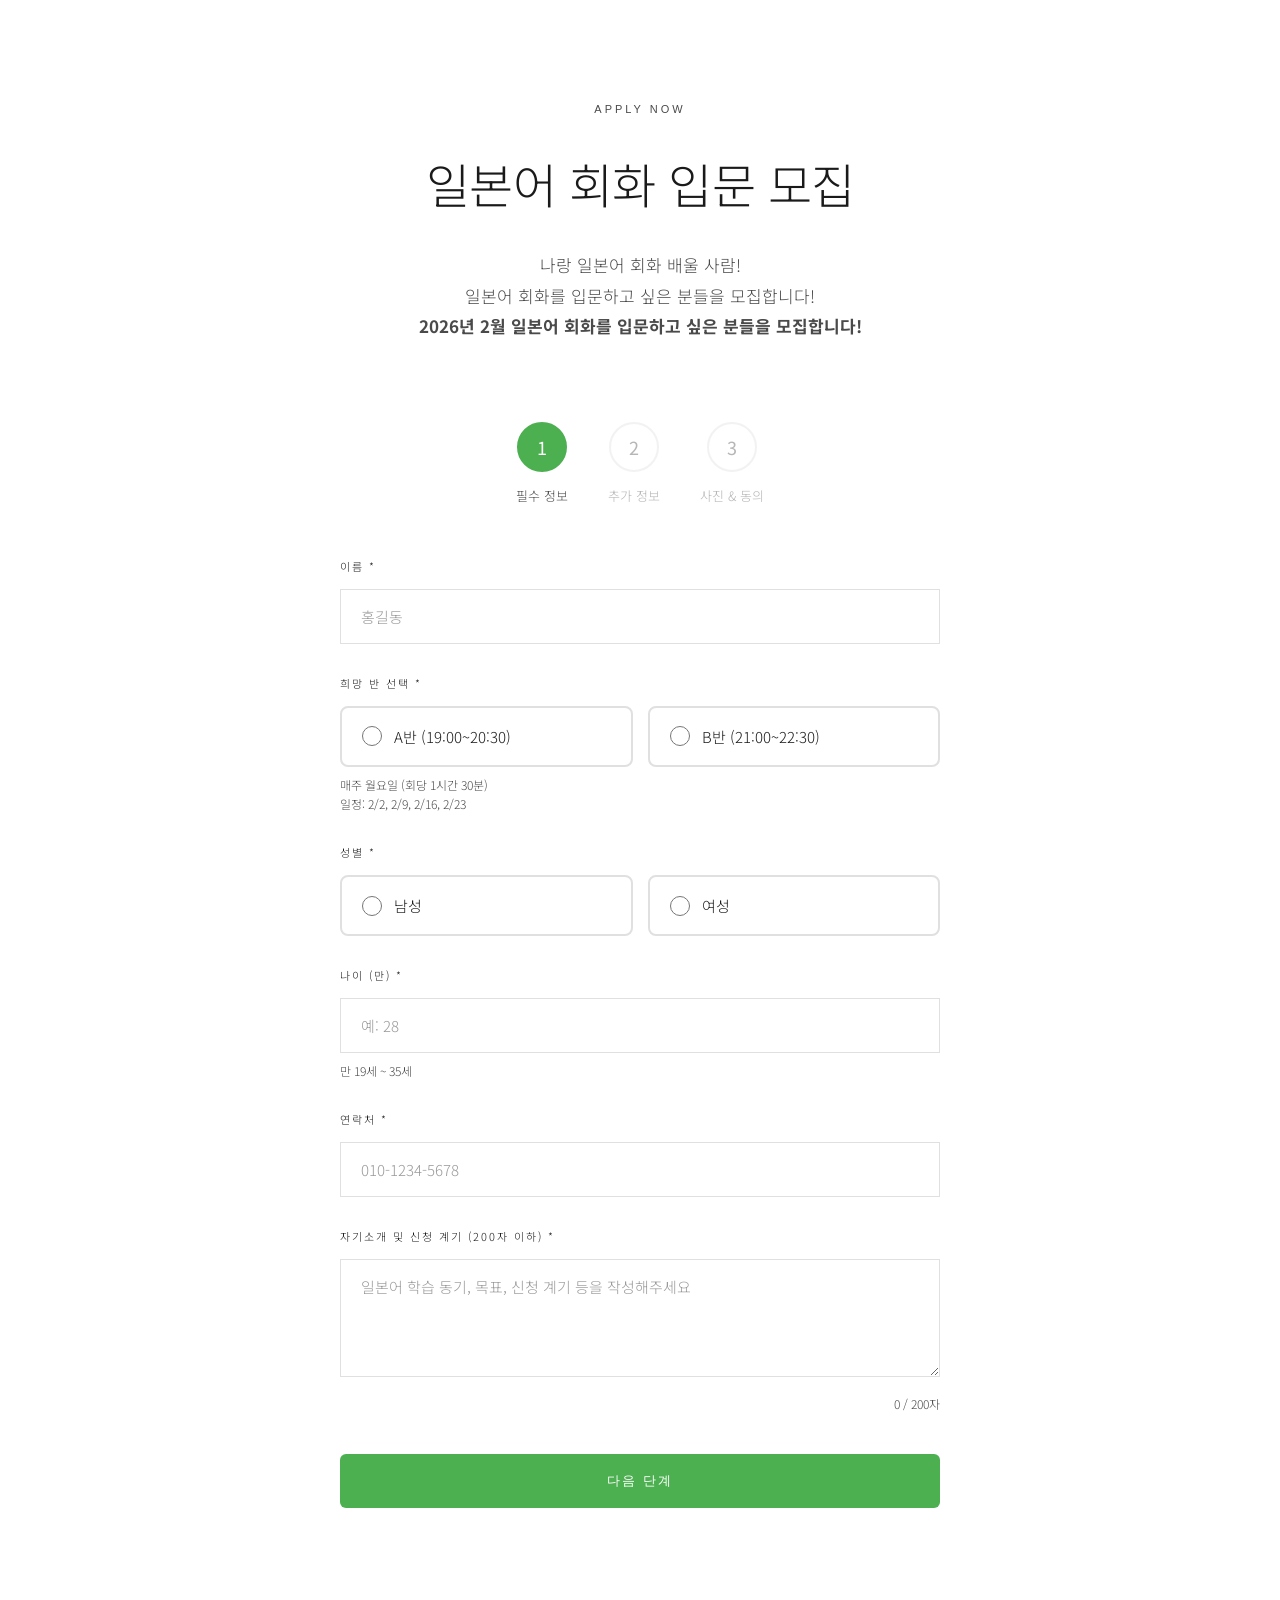
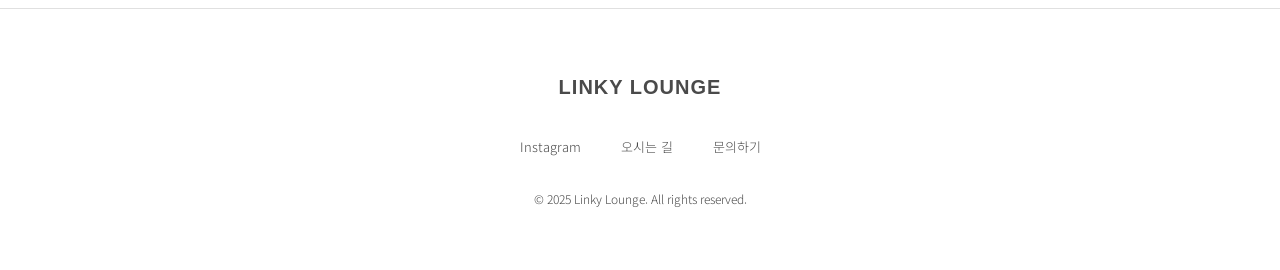
==== apply.html @ 70bff69d "init" ====
<!DOCTYPE html>
<html lang="ko">
<head>
    <meta charset="UTF-8">
    <meta name="viewport" content="width=device-width, initial-scale=1.0">
    <title>신청하기 - 일본어 회화 입문 모집 | Linky Lounge</title>

    <!-- Open Graph Meta Tags -->
    <meta property="og:title" content="신청하기 - 일본어 회화 입문 모집 | Linky Lounge">
    <meta property="og:description" content="나랑 일본어 회화 배울 사람! 매주 월요일 4주 과정 일본어 회화 스터디 모집">
    <meta property="og:image" content="./link-ylounge-image/main.jpg">
    <meta property="og:site_name" content="Linky Lounge Study">

    <link rel="preconnect" href="https://fonts.googleapis.com">
    <link rel="preconnect" href="https://fonts.gstatic.com" crossorigin>
    <link href="https://fonts.googleapis.com/css2?family=Noto+Sans+KR:wght@300;400&display=swap" rel="stylesheet">
    <link href="https://fonts.cdnfonts.com/css/futura-pt" rel="stylesheet">
    <link rel="stylesheet" href="./index.css" />
    <script src="./apply.js" defer></script>
</head>
<body>
    <!-- Application Form -->
    <section class="application" id="apply">
        <div class="container">
            <div class="section-header">
                <div class="section-label">APPLY NOW</div>
                <h2 class="section-title georgia">일본어 회화 입문 모집</h2>
                <p class="section-description">
                    나랑 일본어 회화 배울 사람!<br>
                    일본어 회화를 입문하고 싶은 분들을 모집합니다!<br>
                    <strong>2026년 2월 일본어 회화를 입문하고 싶은 분들을 모집합니다!</strong>
                </p>
            </div>

            <!-- Progress Steps -->
            <div class="form-progress">
                <div class="progress-step active" data-step="1">
                    <div class="progress-number">1</div>
                    <div class="progress-label">필수 정보</div>
                </div>
                <div class="progress-step" data-step="2">
                    <div class="progress-number">2</div>
                    <div class="progress-label">추가 정보</div>
                </div>
                <div class="progress-step" data-step="3">
                    <div class="progress-number">3</div>
                    <div class="progress-label">사진 & 동의</div>
                </div>
            </div>

            <form class="application-form" id="applicationForm">
                <!-- Step 1: 필수 정보 -->
                <div class="form-step active" id="step1">
                    <div class="form-group">
                        <label class="form-label">이름 *</label>
                        <input type="text" name="name" class="form-input" required placeholder="홍길동">
                    </div>
                    <div class="form-group">
                        <label class="form-label">희망 반 선택 *</label>
                        <div class="radio-group">
                            <label class="radio-label">
                                <input type="radio" name="class" value="A반 (19:00~20:30)" required>
                                <span class="radio-text">A반 (19:00~20:30)</span>
                            </label>
                            <label class="radio-label">
                                <input type="radio" name="class" value="B반 (21:00~22:30)" required>
                                <span class="radio-text">B반 (21:00~22:30)</span>
                            </label>
                        </div>
                        <div class="form-note">
                            매주 월요일 (회당 1시간 30분)<br>
                            일정: 2/2, 2/9, 2/16, 2/23
                        </div>
                    </div>
                    <div class="form-group">
                        <label class="form-label">성별 *</label>
                        <div class="radio-group">
                            <label class="radio-label">
                                <input type="radio" name="gender" value="남성" required>
                                <span class="radio-text">남성</span>
                            </label>
                            <label class="radio-label">
                                <input type="radio" name="gender" value="여성" required>
                                <span class="radio-text">여성</span>
                            </label>
                        </div>
                    </div>
                    <div class="form-group">
                        <label class="form-label">나이 (만) *</label>
                        <input type="number" name="age" class="form-input" required placeholder="예: 28" min="19" max="35">
                        <div class="form-note">
                            만 19세 ~ 35세
                        </div>
                    </div>
                    <div class="form-group">
                        <label class="form-label">연락처 *</label>
                        <input type="tel" name="phone" class="form-input" required placeholder="010-1234-5678">
                    </div>
                    <div class="form-group">
                        <label class="form-label">자기소개 및 신청 계기 (200자 이하) *</label>
                        <textarea name="introduction" class="form-input textarea-resize" required placeholder="일본어 학습 동기, 목표, 신청 계기 등을 작성해주세요" maxlength="200" rows="4"></textarea>
                        <div class="char-counter">
                            <span id="charCount">0</span> / 200자
                        </div>
                    </div>
                    <button type="button" class="submit-button" id="nextStep1">다음 단계</button>
                </div>

                <!-- Step 2: 추가 정보 -->
                <div class="form-step" id="step2">
                    <div class="form-group">
                        <label class="form-label">직업 (선택)</label>
                        <input type="text" name="job" class="form-input" placeholder="예: 마케터, 개발자 등">
                    </div>
                    <div class="form-group">
                        <label class="form-label">Instagram ID (선택)</label>
                        <input type="text" name="instagram" class="form-input" placeholder="@your_instagram_id">
                    </div>
                    <div class="form-group">
                        <label class="form-label">알게 된 경로 (선택)</label>
                        <select name="source" class="form-input">
                            <option value="">선택해주세요</option>
                            <option value="Instagram">Instagram</option>
                            <option value="지인 추천">지인 추천</option>
                            <option value="검색">검색</option>
                            <option value="기타">기타</option>
                        </select>
                    </div>
                    <div class="form-group">
                        <label class="form-label">추천인 (선택)</label>
                        <input type="text" name="referrer" class="form-input" placeholder="추천해주신 분의 성함">
                    </div>
                    <div class="form-buttons">
                        <button type="button" class="btn-previous" id="prevStep2">이전</button>
                        <button type="button" class="btn-next" id="nextStep2">다음 단계</button>
                    </div>
                </div>

                <!-- Step 3: 사진 & 동의 -->
                <div class="form-step" id="step3">
                    <div class="form-group">
                        <label class="form-label">사진 *</label>
                        <div class="file-upload-container">
                            <input type="file" id="photoInput" name="photo" class="file-input-hidden" accept="image/*">
                            <button type="button" id="photoUploadBtn" class="file-upload-btn" onclick="document.getElementById('photoInput').click()">사진 선택</button>
                            <span id="fileNameDisplay" class="file-name">선택된 파일 없음</span>
                        </div>
                        <div class="form-note">
                            얼굴이 잘 보이는 본인 사진 한 장을 첨부해주세요.
                        </div>
                        <img id="photoPreview" class="photo-preview">
                    </div>
                    <div class="form-group form-privacy-section">
                        <label class="form-checkbox-label">
                            <input type="checkbox" name="privacy_agree" required>
                            <span>개인정보 수집 및 이용에 동의합니다 *</span>
                        </label>
                        <div class="form-privacy-notice">
                            신청자 개별 연락 예정<br>
                            <strong>비용: 15만원 (4주, 주 1회)</strong><br>
                            참가자로 선정된 분들은 결제 후 최종 참가 확정되며 조기 마감될 수 있습니다.
                        </div>
                    </div>
                    <div class="form-buttons">
                        <button type="button" class="btn-previous" id="prevStep3">이전</button>
                        <button type="submit" class="btn-next">신청 완료하기</button>
                    </div>
                </div>
            </form>
        </div>
    </section>

    <!-- Loading Overlay -->
    <div id="loadingOverlay" class="loading-overlay">
        <div class="loading-content">
            <div class="loading-spinner"></div>
            <p class="loading-text">신청 중입니다...</p>
        </div>
    </div>

    <!-- Footer -->
    <footer class="footer">
        <div class="container">
            <div class="footer-content">
                <div class="footer-logo georgia">LINKY LOUNGE</div>
            </div>
            <div class="footer-links">
                <a href="https://www.instagram.com/linky_lounge/" target="_blank" class="footer-link">Instagram</a>
                <a href="https://naver.me/F4LgLoQx" target="_blank" class="footer-link">오시는 길</a>
                <a href="https://www.instagram.com/linky_lounge/" target="_blank" class="footer-link">문의하기</a>
            </div>
            <p class="footer-copyright">
                © 2025 Linky Lounge. All rights reserved.
            </p>
        </div>
    </footer>
</body>
</html>
---- index.css ----
* {
    margin: 0;
    padding: 0;
    box-sizing: border-box;
}

:root {
    --bg-color: #FFFFFF;
    --text-primary: #1a1a1a;
    --text-secondary: #4a4a4a;
    --border-color: #e0e0e0;
    --accent-color: #4CAF50;
    --light-green: #E8F5E9;
    --medium-green: #66BB6A;
}

html {
    scroll-behavior: smooth;
}

body {
    font-family: 'Noto Sans KR', -apple-system, BlinkMacSystemFont, sans-serif;
    color: var(--text-primary);
    line-height: 1.8;
    background: var(--bg-color);
    font-weight: 300;
    -webkit-font-smoothing: antialiased;
    overflow-x: hidden;
}

/* 영어 전용 요소 */
.english-only {
    font-family: 'Futura PT', 'Futura', sans-serif;
}

/* 영어 제목 */
.english-title {
    font-family: 'Futura PT', 'Futura', sans-serif;
    font-weight: 600;
}

/* 영어 본문 */
.english-body {
    font-family: 'Futura PT', 'Futura', sans-serif;
    font-weight: 400;
}

.container {
    max-width: 1140px;
    margin: 0 auto;
    padding: 0 30px;
}

.georgia {
    font-family: 'Noto Sans KR', sans-serif;
    font-weight: 300;
}

/* ========================================
   최상단 히어로 섹션
   ======================================== */
.top-hero-section {
    width: 100%;
    min-height: 100vh;
    position: relative;
    overflow: hidden;
    display: flex;
    align-items: center;
    justify-content: center;
    background: linear-gradient(135deg, #f5f7fa 0%, #E8F5E9 100%);
}

.hero-background {
    position: absolute;
    top: 0;
    left: 0;
    width: 100%;
    height: 100%;
    z-index: 1;
}

.floating-circle {
    position: absolute;
    border-radius: 50%;
    background: rgba(76, 175, 80, 0.1);
    animation: float 20s ease-in-out infinite;
}

.circle-1 {
    width: 300px;
    height: 300px;
    top: 10%;
    left: 10%;
    animation-delay: 0s;
}

.circle-2 {
    width: 200px;
    height: 200px;
    top: 60%;
    right: 15%;
    animation-delay: 5s;
}

.circle-3 {
    width: 150px;
    height: 150px;
    bottom: 20%;
    left: 50%;
    animation-delay: 10s;
}

@keyframes float {
    0%, 100% {
        transform: translate(0, 0) scale(1);
    }
    33% {
        transform: translate(30px, -30px) scale(1.1);
    }
    66% {
        transform: translate(-20px, 20px) scale(0.9);
    }
}

.hero-content {
    position: relative;
    z-index: 2;
    text-align: center;
    max-width: 820px;
    padding: 0 30px;
    animation: fadeInUp 1s ease-out;
}

@keyframes fadeInUp {
    from {
        opacity: 0;
        transform: translateY(30px);
    }
    to {
        opacity: 1;
        transform: translateY(0);
    }
}

/* Image Placeholder */
.image-placeholder {
    width: 100%;
    height: 100%;
    background:
        repeating-linear-gradient(
            45deg,
            #f5f5f5,
            #f5f5f5 10px,
            #FFFFFF 10px,
            #FFFFFF 20px
        );
    display: flex;
    align-items: center;
    justify-content: center;
    color: var(--text-primary);
    font-size: 14px;
    font-weight: 300;
    letter-spacing: 1px;
    position: relative;
}

.image-placeholder::after {
    content: 'IMAGE AREA';
    background: var(--bg-color);
    padding: 12px 24px;
    border: 2px solid var(--accent-color);
}

/* Hero Section */
.hero {
    display: none;
}

.hero-label {
    font-size: 13px;
    letter-spacing: 4px;
    text-transform: uppercase;
    color: var(--accent-color);
    margin-bottom: 20px;
    font-weight: 500;
    font-family: 'Futura PT', 'Futura', sans-serif;
}

.hero-title {
    font-size: 64px;
    font-weight: 300;
    margin-bottom: 30px;
    letter-spacing: -1px;
    line-height: 1.2;
    font-family: 'Noto Sans KR', sans-serif;
    color: var(--text-primary);
}

.hero-subtitle {
    font-size: 18px;
    color: var(--text-secondary);
    margin-bottom: 50px;
    font-weight: 300;
    line-height: 1.8;
}

.btn-primary {
    display: inline-block;
    padding: 18px 48px;
    font-size: 13px;
    letter-spacing: 2px;
    text-transform: uppercase;
    background: var(--accent-color);
    color: white;
    text-decoration: none;
    border: none;
    cursor: pointer;
    transition: all 0.3s ease;
    font-weight: 400;
    font-family: 'Futura PT', 'Futura', sans-serif;
    border-radius: 6px;
}

.btn-primary:hover {
    background: var(--medium-green);
    transform: translateY(-2px);
    box-shadow: 0 4px 12px rgba(76, 175, 80, 0.3);
}

/* Image Slider Section */
.image-slider-section {
    padding: 80px 50px;
    border-bottom: 1px solid var(--border-color);
    overflow: hidden;
}

.slider-container {
    position: relative;
    max-width: 100%;
    margin: 0 auto;
    padding: 0;
}

.slider-wrapper {
    position: relative;
    overflow: hidden;
}

.slider-track {
    display: flex;
    gap: 10px;
    animation: infiniteScroll 60s linear infinite;
    width: max-content;
    transition: transform 0.5s ease;
}

.slider-wrapper:hover .slider-track {
    animation-play-state: paused;
}

@keyframes infiniteScroll {
    0% {
        transform: translateX(0);
    }
    100% {
        transform: translateX(-50%);
    }
}

.slider-item {
    flex: 0 0 auto;
    height: 400px;
}

.slider-item img {
    height: 100%;
    width: auto;
    display: block;
	border: solid 1px var(--border-color);
}

.slider-item.square {
    width: 400px;
}

.slider-item.square img {
    width: 100%;
    height: 100%;
    object-fit: cover;
}

.slider-arrow {
    position: absolute;
    top: 50%;
    transform: translateY(-50%);
    background: rgba(76, 175, 80, 0.7);
    color: white;
    width: 50px;
    height: 50px;
    border: none;
    cursor: pointer;
    z-index: 10;
    display: flex;
    align-items: center;
    justify-content: center;
    font-size: 20px;
    transition: all 0.3s ease;
    opacity: 0;
    pointer-events: none;
    border-radius: 50%;
}

.slider-wrapper:hover .slider-arrow {
    opacity: 1;
    pointer-events: all;
}

.slider-arrow:hover {
    background: var(--accent-color);
}

.slider-arrow.prev {
    left: 10px;
}

.slider-arrow.next {
    right: 10px;
}

/* Section */
section {
    padding: 100px 0;
    border-bottom: 1px solid var(--border-color);
}

section:last-of-type {
    border-bottom: none;
}

.section-header {
    text-align: center;
    max-width: 720px;
    margin: 0 auto 80px;
}

.section-label {
    font-size: 11px;
    letter-spacing: 3px;
    text-transform: uppercase;
    color: var(--text-secondary);
    margin-bottom: 20px;
    font-weight: 400;
    font-family: 'Futura PT', 'Futura', sans-serif;
}

.section-title {
    font-size: 48px;
    font-weight: 300;
    margin-bottom: 24px;
    letter-spacing: -0.5px;
    font-family: 'Noto Sans KR', sans-serif;
    color: var(--text-primary);
}

.section-description {
    font-size: 17px;
    color: var(--text-secondary);
    line-height: 1.8;
    font-weight: 300;
}

/* Philosophy Section */
.philosophy {
    background: var(--bg-color);
    padding: 120px 0;
}

.philosophy-content {
    max-width: 800px;
    margin: 0 auto;
    text-align: center;
}

.philosophy-text {
    font-size: 20px;
    line-height: 2;
    color: var(--text-primary);
    margin-bottom: 40px;
    font-weight: 300;
}

.philosophy-subtext {
    font-size: 16px;
    color: var(--text-secondary);
    line-height: 1.9;
    font-weight: 300;
}

/* Program Timeline */
.timeline {
    max-width: 800px;
    margin: 0 auto;
}


.timeline-item {
    display: grid;
    grid-template-columns: 140px 1fr;
    gap: 60px;
    padding: 40px 0;
    border-bottom: 1px solid var(--border-color);
}

.timeline-item:first-child {
    padding-top: 0px;
}

.timeline-item:last-child {
    border-bottom: none;
}

.timeline-time {
    font-size: 30px;
    font-weight: 300;
    color: var(--text-primary);
    letter-spacing: 0.5px;
}

.timeline-content h3 {
    font-size: 20px;
    margin-bottom: 12px;
    font-weight: 300;
    color: var(--text-primary);
}

.timeline-content p {
    font-size: 15px;
    color: var(--text-secondary);
    line-height: 1.7;
    font-weight: 300;
}

/* Details */
.details-grid {
    display: grid;
    grid-template-columns: repeat(2, 1fr);
    gap: 40px;
    max-width: 900px;
    margin: 0 auto;
}

.detail-item {
    border: 1px solid var(--border-color);
    padding: 50px 40px;
    text-align: center;
    transition: all 0.3s ease;
    background: #FAFAFA;
}

.detail-item:hover {
    border-color: var(--accent-color);
    box-shadow: 0 4px 12px rgba(76, 175, 80, 0.15);
    transform: translateY(-4px);
}

.detail-label {
    font-size: 11px;
    letter-spacing: 2px;
    text-transform: uppercase;
    color: var(--text-secondary);
    margin-bottom: 20px;
    font-weight: 400;
    font-family: 'Futura PT', 'Futura', sans-serif;
}

.detail-value {
    font-size: 22px;
    margin-bottom: 8px;
    font-weight: 300;
    line-height: 1.5;
    color: var(--text-primary);
}

.detail-note {
    font-size: 14px;
    color: var(--text-secondary);
    font-weight: 300;
}

.detail-highlight {
    font-size: 32px;
    font-weight: 300;
    color: var(--text-primary);
    margin-bottom: 12px;
}

/* Dates Section */
.dates-grid {
    display: grid;
    grid-template-columns: repeat(3, 1fr);
    gap: 30px;
    max-width: 1000px;
    margin: 0 auto;
}

.date-card {
    border: 1px solid var(--border-color);
    padding: 40px 30px;
    text-align: center;
    transition: all 0.3s ease;
    background: var(--light-green);
}

.date-card:hover {
    border-color: var(--accent-color);
    box-shadow: 0 4px 12px rgba(76, 175, 80, 0.15);
    transform: translateY(-4px);
}

.date {
    font-size: 24px;
    font-weight: 300;
    margin-bottom: 15px;
    color: var(--text-primary);
}

.time {
    font-size: 16px;
    color: var(--text-secondary);
    margin-bottom: 20px;
    font-weight: 300;
}

.seats {
    font-size: 14px;
    font-weight: 400;
}

    .full {
        color: #a03131;
    }


/* Gallery Section */
.gallery-grid {
    display: grid;
    grid-template-columns: repeat(3, 1fr);
    gap: 30px;
}

.gallery-item {
    height: 320px;
    border: 1px solid var(--border-color);
    transition: transform 0.3s ease, box-shadow 0.3s ease;
}

.gallery-item:hover {
    transform: translateY(-4px);
    box-shadow: 0 8px 18px rgba(44, 36, 22, 0.08);
}

/* Location Section */
.location-map-container {
    max-width: 600px;
    margin: 0 auto;
}

.location-map-wrapper {
    width: 100%;
    aspect-ratio: 1;
    border: 1px solid var(--border-color);
    overflow: hidden;
}

.location-map-wrapper img {
    width: 100%;
    height: 100%;
    object-fit: cover;
}

.location-map-buttons {
    display: grid;
    gap: 20px;
    margin-top: 30px;
}

.location-map-buttons .btn-primary {
    text-align: center;
    padding: 18px 24px;
}

/* Form */
.application,
.application-cta {
    background: var(--bg-color);
}

.application-form {
    max-width: 600px;
    margin: 0 auto;
}

/* Form Progress */
.form-progress {
    display: flex;
    justify-content: center;
    align-items: center;
    gap: 40px;
    margin: 60px 0 50px;
    max-width: 600px;
    margin-left: auto;
    margin-right: auto;
}

.progress-step {
    display: flex;
    flex-direction: column;
    align-items: center;
    gap: 12px;
    position: relative;
    opacity: 0.4;
    transition: all 0.3s ease;
}

.progress-step.active {
    opacity: 1;
}

.progress-step.completed {
    opacity: 0.7;
}

.progress-number {
    width: 50px;
    height: 50px;
    border-radius: 50%;
    border: 2px solid var(--border-color);
    display: flex;
    align-items: center;
    justify-content: center;
    font-size: 18px;
    font-weight: 400;
    color: var(--text-secondary);
    transition: all 0.3s ease;
}

.progress-step.active .progress-number {
    background: var(--accent-color);
    color: white;
    border-color: var(--accent-color);
}

.progress-step.completed .progress-number {
    background: var(--medium-green);
    color: white;
    border-color: var(--medium-green);
}

.progress-label {
    font-size: 13px;
    color: var(--text-secondary);
    text-align: center;
    white-space: nowrap;
}

/* Form Steps */
.form-step {
    display: none;
    animation: fadeIn 0.5s ease;
}

.form-step.active {
    display: block;
}

@keyframes fadeIn {
    from {
        opacity: 0;
        transform: translateY(10px);
    }
    to {
        opacity: 1;
        transform: translateY(0);
    }
}

/* Form Buttons */
.form-buttons {
    display: grid;
    grid-template-columns: 1fr 1fr;
    gap: 15px;
    margin-top: 30px;
}

.btn-previous {
    width: 100%;
    padding: 18px 30px;
    font-size: 13px;
    letter-spacing: 2px;
    text-transform: uppercase;
    background: transparent;
    color: var(--text-primary);
    border: 1px solid var(--border-color);
    cursor: pointer;
    transition: all 0.3s ease;
    font-weight: 400;
    font-family: 'Futura PT', 'Futura', sans-serif;
    border-radius: 6px;
}

.btn-previous:hover {
    background: var(--light-green);
    border-color: var(--accent-color);
}

.btn-next {
    width: 100%;
    padding: 18px 30px;
    font-size: 13px;
    letter-spacing: 2px;
    text-transform: uppercase;
    background: var(--accent-color);
    color: white;
    border: 1px solid var(--accent-color);
    cursor: pointer;
    transition: all 0.3s ease;
    font-weight: 400;
    font-family: 'Futura PT', 'Futura', sans-serif;
    border-radius: 6px;
}

.btn-next:hover {
    background: var(--medium-green);
    border-color: var(--medium-green);
}

.form-group {
    margin-bottom: 30px;
}

.form-label {
    display: block;
    font-size: 11px;
    letter-spacing: 2px;
    text-transform: uppercase;
    margin-bottom: 12px;
    color: var(--text-primary);
    font-weight: 300;
    font-family: 'Noto Sans KR', sans-serif;
}

.form-input {
    width: 100%;
    padding: 16px 20px;
    font-size: 15px;
    font-family: 'Noto Sans KR', sans-serif;
    font-weight: 400;
    border: 1px solid var(--border-color);
    background: var(--bg-color);
    color: var(--text-primary);
    transition: all 0.3s ease;
}

.form-input:focus {
    outline: none;
    border-color: var(--accent-color);
    background: var(--light-green);
}

.form-input::placeholder {
    color: #999;
    font-weight: 300;
    opacity: 1;
}

.form-input::-webkit-input-placeholder {
    color: #999;
    font-weight: 300;
    opacity: 1;
}

.form-input::-moz-placeholder {
    color: #999;
    font-weight: 300;
    opacity: 1;
}

.form-input:-ms-input-placeholder {
    color: #999;
    font-weight: 300;
    opacity: 1;
}

.form-input.textarea-resize {
    resize: vertical;
}

/* 숫자 입력 필드의 up/down 버튼 제거 */
.form-input[type="number"]::-webkit-inner-spin-button,
.form-input[type="number"]::-webkit-outer-spin-button {
    -webkit-appearance: none;
    margin: 0;
}

.form-input[type="number"] {
    -moz-appearance: textfield;
    appearance: textfield;
}

/* Select 드롭다운 스타일 */
.form-input select,
select.form-input {
    cursor: pointer;
}

.form-input option {
    background: var(--bg-color);
    color: var(--text-primary);
    padding: 12px;
}

/* 선택되지 않은 placeholder option */
.form-input option[value=""] {
    color: rgba(229, 220, 200, 0.4);
}

.char-counter {
    font-size: 12px;
    color: var(--text-secondary);
    margin-top: 8px;
    text-align: right;
}

.form-input.file-input {
    padding: 12px;
}

.form-note {
    font-size: 12px;
    color: var(--text-secondary);
    margin-top: 8px;
    line-height: 1.6;
}

/* Radio Button Styles */
.radio-group {
    display: flex;
    gap: 15px;
    flex-wrap: wrap;
    margin-top: 10px;
}

.radio-label {
    flex: 1;
    min-width: 150px;
    display: flex;
    align-items: center;
    padding: 15px 20px;
    border: 2px solid var(--border-color);
    border-radius: 8px;
    cursor: pointer;
    transition: all 0.3s ease;
    background: white;
}

.radio-label:hover {
    border-color: var(--accent-color);
    background: #f9f9f9;
}

.radio-label input[type="radio"] {
    width: 20px;
    height: 20px;
    margin-right: 12px;
    cursor: pointer;
    accent-color: var(--accent-color);
    flex-shrink: 0;
}

.radio-label input[type="radio"]:checked + .radio-text {
    font-weight: 500;
    color: var(--text-primary);
}

.radio-label:has(input[type="radio"]:checked) {
    border-color: var(--accent-color);
    background: white;
    box-shadow: 0 2px 8px rgba(76, 175, 80, 0.2);
}

.radio-text {
    font-size: 15px;
    color: var(--text-primary);
    transition: all 0.3s ease;
    user-select: none;
}

.form-privacy-section {
    border-top: 1px solid var(--border-color);
    padding-top: 30px;
    margin-top: 40px;
}

.form-checkbox-label {
    display: flex;
    align-items: flex-start;
    cursor: pointer;
    margin-bottom: 16px;
}

.form-checkbox-label input[type="checkbox"] {
    margin-right: 12px;
    margin-top: 4px;
    cursor: pointer;
}

.form-checkbox-label span {
    font-size: 14px;
    line-height: 1.6;
    font-weight: 300;
}

.form-privacy-notice {
    font-size: 13px;
    color: var(--text-secondary);
    margin-top: 20px;
    padding: 20px;
    background: var(--light-green);
    line-height: 1.7;
    border-radius: 6px;
}

.submit-button {
    width: 100%;
    padding: 18px 42px;
    font-size: 13px;
    letter-spacing: 2px;
    text-transform: uppercase;
    background: var(--accent-color);
    color: white;
    border: none;
    cursor: pointer;
    transition: all 0.3s ease;
    font-weight: 400;
    font-family: 'Futura PT', 'Futura', sans-serif;
    margin-top: 10px;
    border-radius: 6px;
}

.submit-button:hover {
    background: var(--medium-green);
    transform: translateY(-2px);
    box-shadow: 0 4px 12px rgba(76, 175, 80, 0.3);
}

/* Floating Apply Button */
.floating-apply-btn {
    position: fixed;
    bottom: 30px;
    right: 30px;
    z-index: 100;
    opacity: 0;
    visibility: hidden;
    transform: translateY(20px);
    transition: all 0.4s ease;
}

.floating-apply-btn.show {
    opacity: 1;
    visibility: visible;
    transform: translateY(0);
}

.floating-apply-btn .btn-primary {
    padding: 18px 36px;
    font-size: 13px;
    box-shadow: 0 8px 24px rgba(0, 0, 0, 0.3);
}

.floating-apply-btn .btn-primary:hover {
    transform: translateY(-2px);
    box-shadow: 0 12px 32px rgba(0, 0, 0, 0.4);
}

@media (max-width: 768px) {
    .floating-apply-btn {
        bottom: 0;
        right: 0;
        left: 0;
        width: 100%;
        padding: 0 20px 20px;
		text-align: center;
    }

    .floating-apply-btn .btn-primary {
        width: 100%;
        padding: 18px 28px;
        font-size: 13px;
        border-radius: 0;
    }
}

/* Footer */
.footer {
    background: var(--bg-color);
    padding: 60px 0;
    border-top: 1px solid var(--border-color);
    text-align: center;
}

.footer-content {
    margin-bottom: 30px;
}

.footer-logo {
    font-size: 20px;
    font-weight: 600;
    margin-bottom: 20px;
    font-family: 'Futura PT', 'Futura', sans-serif;
    color: var(--text-secondary);
    letter-spacing: 1px;
}

.footer-links {
    display: flex;
    justify-content: center;
    gap: 40px;
    flex-wrap: wrap;
}

.footer-link {
    font-size: 13px;
    color: var(--text-secondary);
    text-decoration: none;
    transition: color 0.3s ease;
    font-weight: 300;
}

.footer-link:hover {
    color: var(--text-primary);
}

.footer-copyright {
    font-size: 12px;
    color: var(--text-secondary);
    margin-top: 30px;
    font-weight: 300;
}

/* Fade-in animation */
.fade-in-up {
    opacity: 0;
    transform: translateY(20px);
    transition: opacity 0.8s ease-out, transform 0.8s ease-out;
}

.fade-in-up.show {
    opacity: 1;
    transform: translateY(0);
}

#photoPreview {
    display:none; 
    width:100%; 
    margin-top:10px; 
    border-radius:8px;
    border: 1px solid var(--text-primary);
}

/* Responsive */
@media (max-width: 768px) {
    .hero-title {
        font-size: 42px;
    }

    .floating-circle {
        opacity: 0.5;
    }

    .circle-1 {
        width: 200px;
        height: 200px;
    }

    .circle-2 {
        width: 150px;
        height: 150px;
    }

    .circle-3 {
        width: 100px;
        height: 100px;
    }

    .section-title {
        font-size: 32px;
    }

    .details-grid {
        grid-template-columns: 1fr;
    }

    .dates-grid {
        grid-template-columns: 1fr;
    }

    .radio-group {
        flex-direction: column;
    }

    .radio-label {
        min-width: auto;
        width: 100%;
    }

    .timeline-item {
        grid-template-columns: 1fr;
        gap: 20px;
    }

    .gallery-grid {
        grid-template-columns: 1fr;
    }

    .footer-links {
        flex-direction: column;
        gap: 20px;
    }

    section {
        padding: 60px 0;
    }

    .mobile-break {
        display: inline;
    }

    .gallery-grid div[style*="grid-template-columns: repeat(2, 1fr)"] {
        grid-template-columns: 1fr !important;
    }

    .slider-item {
        height: 250px;
    }

    .slider-item.square {
        width: 250px;
        height: 250px;
		border: solid #e5dcc8 1px;
    }

    .slider-track {
        animation: infiniteScroll 45s linear infinite;
    }
}

@media (min-width: 769px) {
    .mobile-break {
        display: none;
    }
}

/* File Upload Styles */
.file-upload-container {
    display: flex;
    align-items: center;
    gap: 12px;
    margin-top: 8px;
}

.file-input-hidden {
    display: none;
}

.file-upload-btn {
    padding: 12px 24px;
    background: var(--accent-color);
    color: white;
    border: none;
    border-radius: 6px;
    cursor: pointer;
    font-size: 14px;
    font-weight: 400;
    font-family: 'Noto Sans KR', sans-serif;
    transition: all 0.3s ease;
}

.file-upload-btn:hover {
    background: var(--medium-green);
}

.file-name {
    font-size: 14px;
    color: var(--text-secondary);
    font-weight: 300;
}

/* Error Styles */
.form-input.error {
    border-color: #e74c3c;
    box-shadow: 0 0 0 2px rgba(231, 76, 60, 0.2);
}

.error-message {
    color: #e74c3c;
    font-size: 12px;
    margin-top: 4px;
    display: block;
}

/* Loading Overlay */
.loading-overlay {
    position: fixed;
    top: 0;
    left: 0;
    width: 100%;
    height: 100%;
    background: rgba(255, 255, 255, 0.95);
    display: none;
    justify-content: center;
    align-items: center;
    z-index: 1000;
}

.loading-content {
    text-align: center;
    color: var(--text-primary);
}

.loading-spinner {
    width: 50px;
    height: 50px;
    border: 4px solid var(--border-color);
    border-top: 4px solid var(--accent-color);
    border-radius: 50%;
    animation: spin 1s linear infinite;
    margin: 0 auto 20px;
}

.loading-text {
    font-size: 18px;
    font-weight: 300;
    letter-spacing: 1px;
}

/* Date Selection Buttons */
.date-selection {
    display: flex;
    gap: 15px;
    flex-wrap: wrap;
    margin-top: 10px;
}

.date-button {
    flex: 1;
    min-width: 120px;
    padding: 15px 10px;
    border: 1px solid var(--border-color);
    background: white;
    color: var(--text-primary);
    text-align: center;
    cursor: pointer;
    transition: all 0.3s ease;
    font-size: 14px;
    font-weight: 300;
    border-radius: 4px;
    line-height: 1.4;
}

.date-button:hover {
    border-color: var(--accent-color);
    background: var(--light-green);
}

.date-button.selected {
    border-color: var(--accent-color);
    background: var(--accent-color);
    color: white;
}

/* Mobile Styles */
@media (max-width: 768px) {
    .date-selection {
        flex-direction: column;
    }

    .date-button {
        min-width: auto;
    }
}

@keyframes spin {
    0% { transform: rotate(0deg); }
    100% { transform: rotate(360deg); }
}
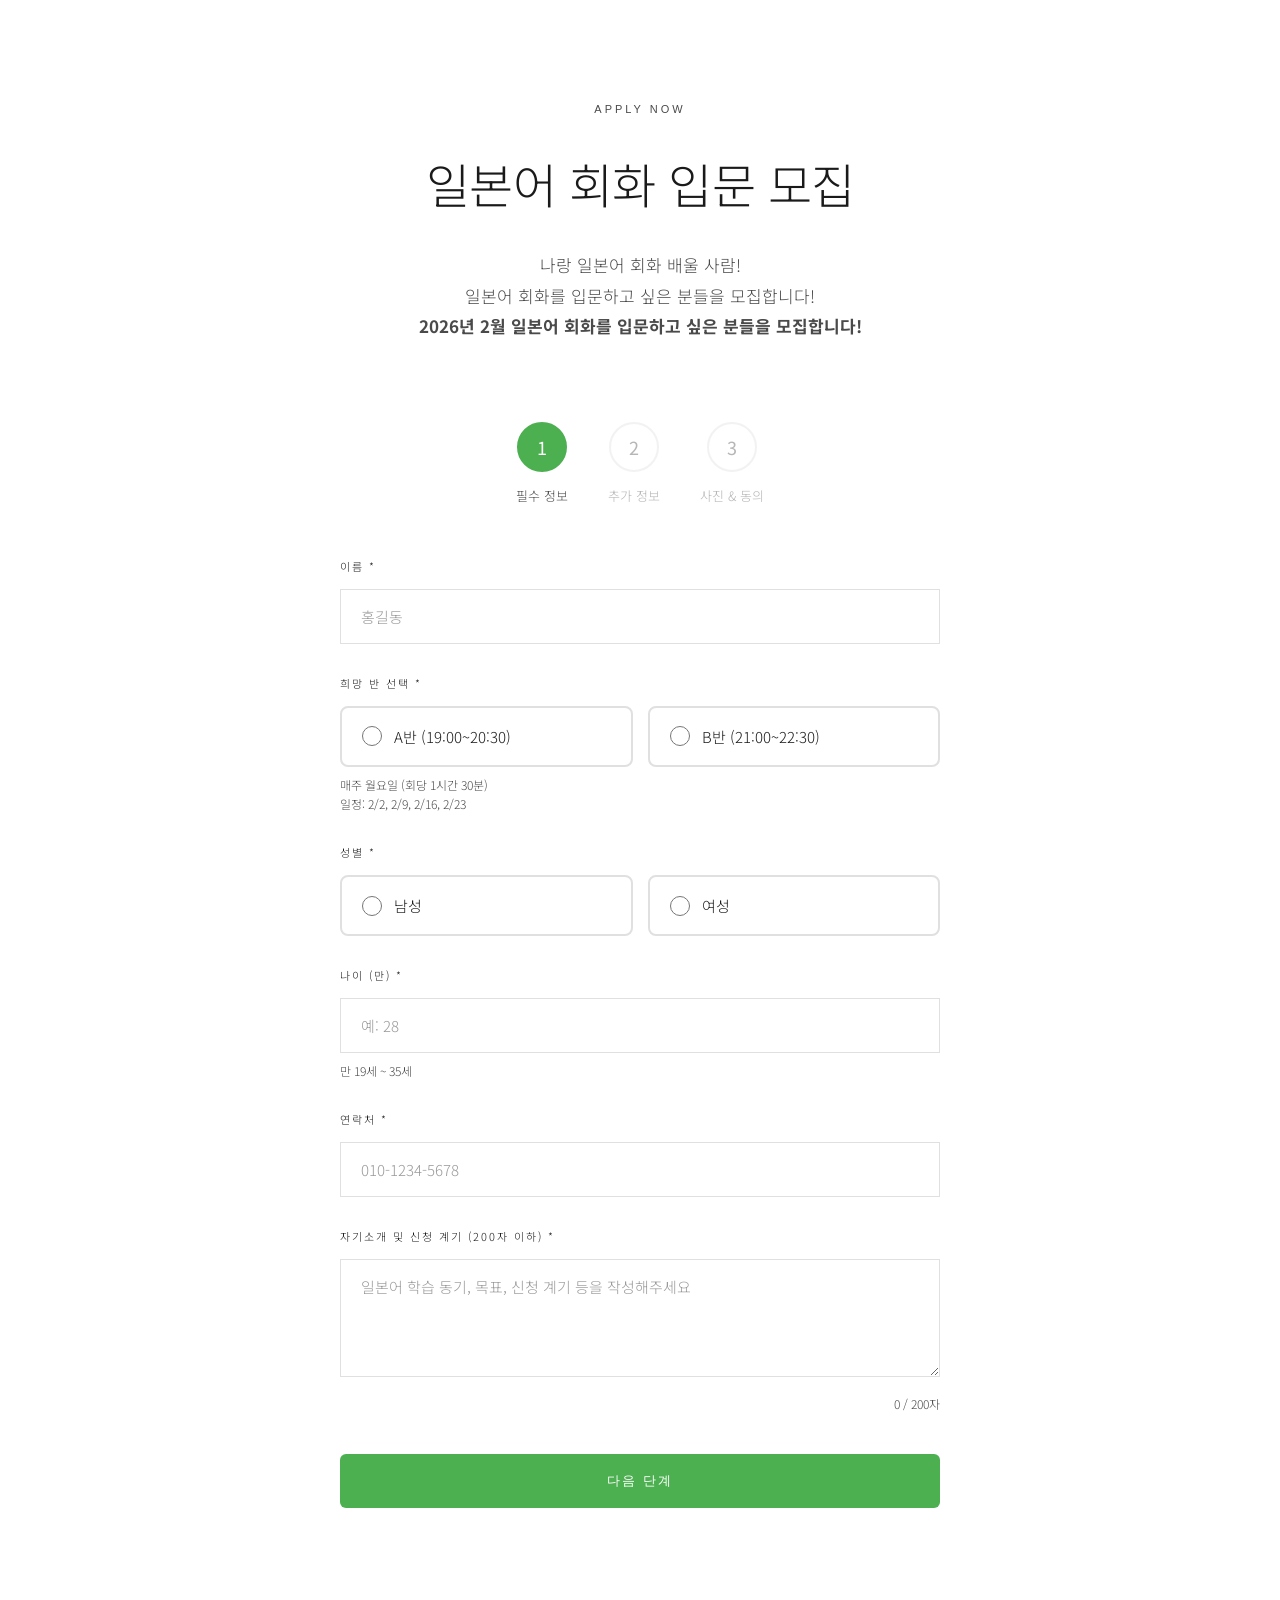
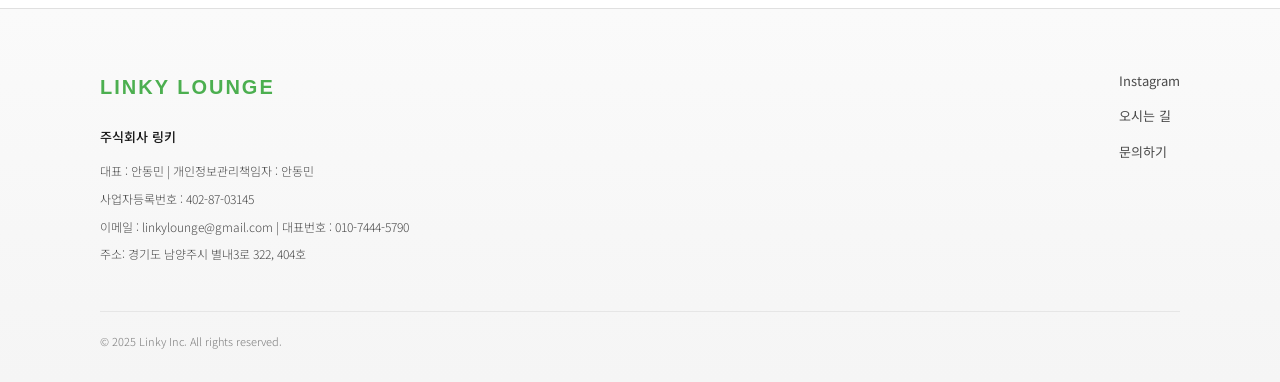
==== commit d36a29fa: "문구 수정" ====
--- a/apply.html
+++ b/apply.html
@@ -146,7 +146,7 @@
                             <span id="fileNameDisplay" class="file-name">선택된 파일 없음</span>
                         </div>
                         <div class="form-note">
-                            얼굴이 잘 보이는 본인 사진 한 장을 첨부해주세요.
+                            얼굴이 드러나는 사진을 첨부해 주세요.  수강생 확인 및 안전한 수업 환경 조성을 위해 사용됩니다.
                         </div>
                         <img id="photoPreview" class="photo-preview">
                     </div>
@@ -182,15 +182,24 @@
     <footer class="footer">
         <div class="container">
             <div class="footer-content">
-                <div class="footer-logo georgia">LINKY LOUNGE</div>
-            </div>
-            <div class="footer-links">
-                <a href="https://www.instagram.com/linky_lounge/" target="_blank" class="footer-link">Instagram</a>
-                <a href="https://naver.me/F4LgLoQx" target="_blank" class="footer-link">오시는 길</a>
-                <a href="https://www.instagram.com/linky_lounge/" target="_blank" class="footer-link">문의하기</a>
+                <div>
+                    <div class="footer-logo georgia">LINKY LOUNGE</div>
+                    <div class="footer-info">
+                        <p>주식회사 링키</p>
+                        <p>대표 : 안동민 | 개인정보관리책임자 : 안동민</p>
+                        <p>사업자등록번호 : 402-87-03145</p>
+                        <p>이메일 : linkylounge@gmail.com | 대표번호 : 010-7444-5790</p>
+                        <p>주소: 경기도 남양주시 별내3로 322, 404호</p>
+                    </div>
+                </div>
+                <div class="footer-links">
+                    <a href="https://www.instagram.com/linky_lounge/" target="_blank" class="footer-link">Instagram</a>
+                    <a href="https://naver.me/F4LgLoQx" target="_blank" class="footer-link">오시는 길</a>
+                    <a href="https://www.instagram.com/linky_lounge/" target="_blank" class="footer-link">문의하기</a>
+                </div>
             </div>
             <p class="footer-copyright">
-                © 2025 Linky Lounge. All rights reserved.
+                © 2025 Linky Inc. All rights reserved.
             </p>
         </div>
     </footer>
--- a/index.css
+++ b/index.css
@@ -1002,49 +1002,84 @@
 
 /* Footer */
 .footer {
-    background: var(--bg-color);
-    padding: 60px 0;
+    background: linear-gradient(180deg, #fafafa 0%, #f5f5f5 100%);
+    padding: 60px 0 30px;
     border-top: 1px solid var(--border-color);
-    text-align: center;
+}
+
+.footer .container {
+    max-width: 1140px;
+    margin: 0 auto;
+    padding: 0 30px;
 }
 
 .footer-content {
-    margin-bottom: 30px;
+    display: flex;
+    justify-content: space-between;
+    align-items: flex-start;
+    gap: 60px;
+    margin-bottom: 40px;
+    flex-wrap: wrap;
 }
 
 .footer-logo {
     font-size: 20px;
     font-weight: 600;
+    font-family: 'Futura PT', 'Futura', sans-serif;
+    color: var(--accent-color);
+    letter-spacing: 2px;
     margin-bottom: 20px;
-    font-family: 'Futura PT', 'Futura', sans-serif;
-    color: var(--text-secondary);
-    letter-spacing: 1px;
+}
+
+.footer-info {
+    flex: 1;
+    min-width: 300px;
+    font-size: 12px;
+    color: var(--text-secondary);
+    line-height: 1.8;
+    text-align: left;
+}
+
+.footer-info p {
+    margin: 6px 0;
+    font-weight: 300;
+}
+
+.footer-info p:first-child {
+    font-weight: 500;
+    color: var(--text-primary);
+    font-size: 13px;
+    margin-bottom: 12px;
 }
 
 .footer-links {
     display: flex;
-    justify-content: center;
-    gap: 40px;
-    flex-wrap: wrap;
+    flex-direction: column;
+    gap: 12px;
+    align-items: flex-start;
 }
 
 .footer-link {
     font-size: 13px;
     color: var(--text-secondary);
     text-decoration: none;
-    transition: color 0.3s ease;
-    font-weight: 300;
+    transition: all 0.3s ease;
+    font-weight: 400;
 }
 
 .footer-link:hover {
-    color: var(--text-primary);
+    color: var(--accent-color);
 }
 
 .footer-copyright {
-    font-size: 12px;
-    color: var(--text-secondary);
-    margin-top: 30px;
-    font-weight: 300;
+    font-size: 11px;
+    color: var(--text-secondary);
+    margin-top: 40px;
+    padding-top: 20px;
+    border-top: 1px solid var(--border-color);
+    font-weight: 300;
+    opacity: 0.7;
+    text-align: left;
 }
 
 /* Fade-in animation */
@@ -1122,9 +1157,17 @@
         grid-template-columns: 1fr;
     }
 
+    .footer-content {
+        flex-direction: column;
+        gap: 40px;
+    }
+
     .footer-links {
-        flex-direction: column;
-        gap: 20px;
+        align-items: flex-start;
+    }
+
+    .footer-copyright {
+        text-align: center;
     }
 
     section {
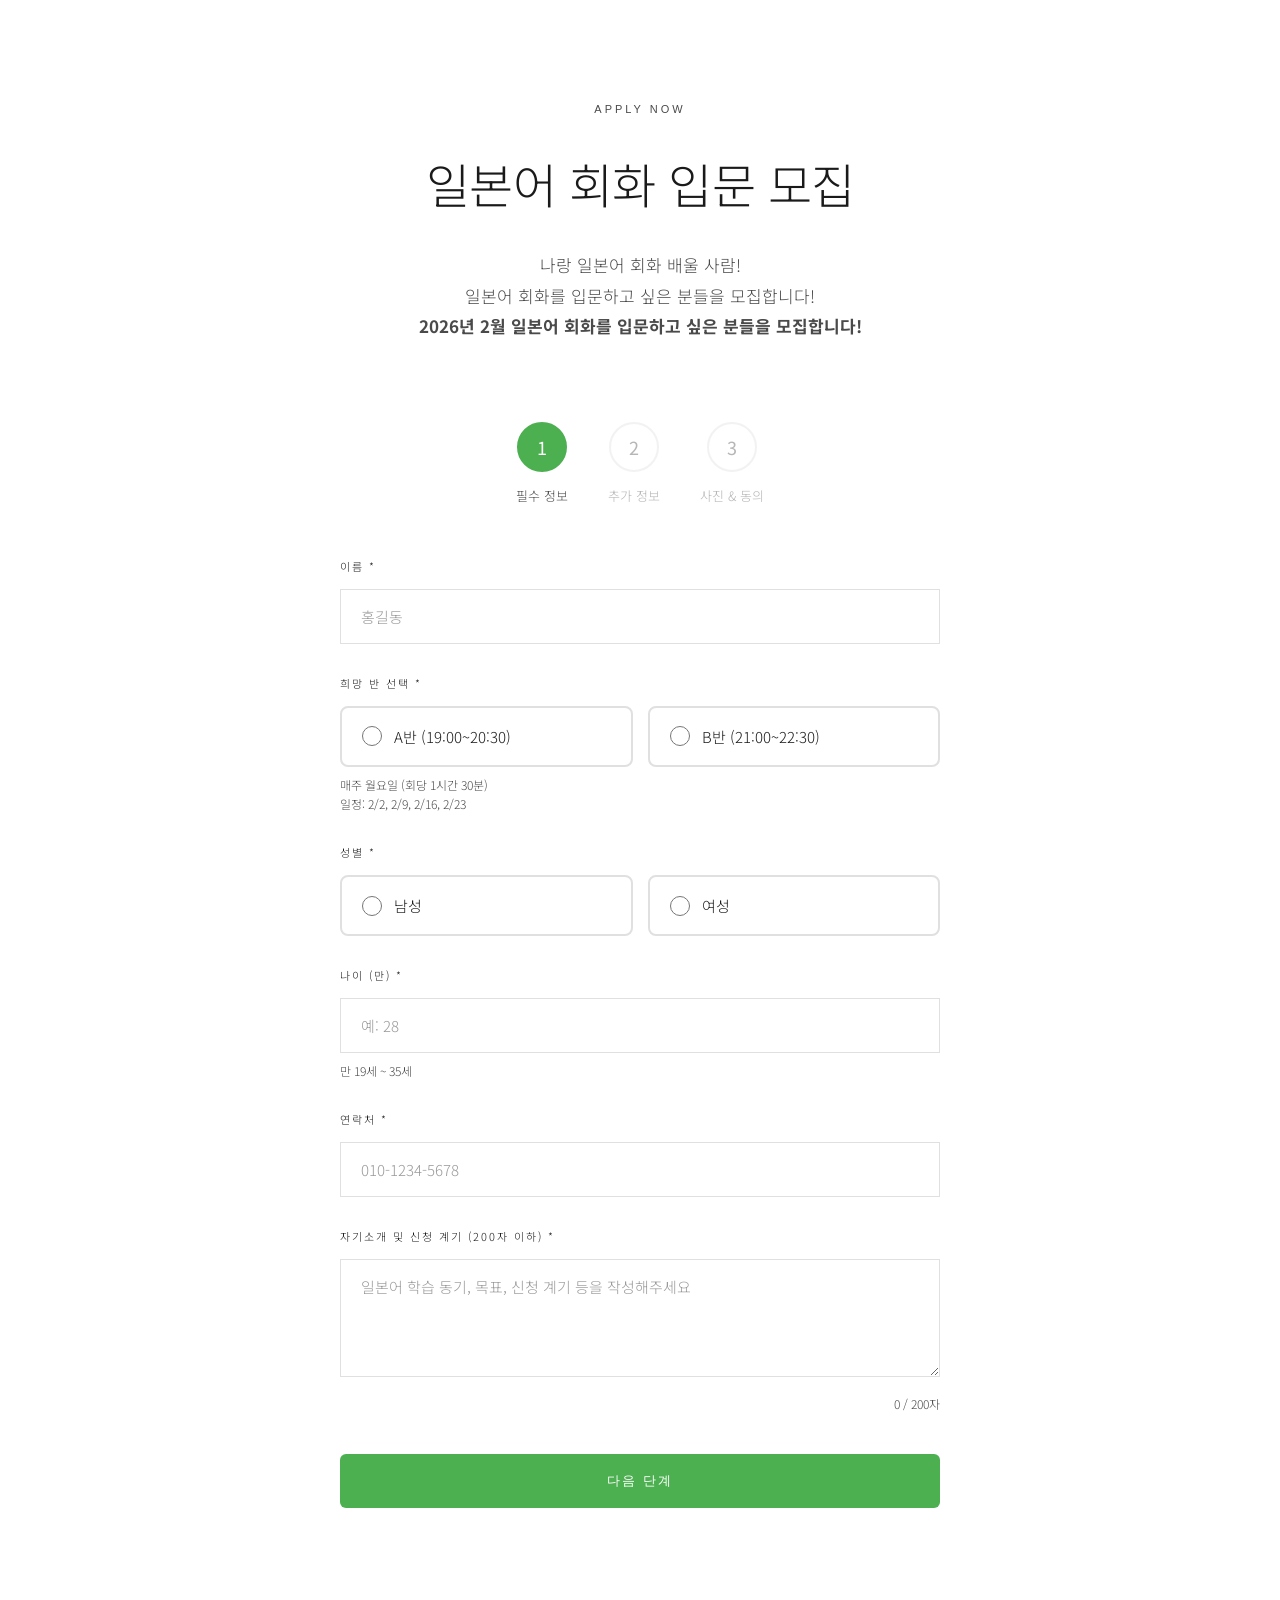
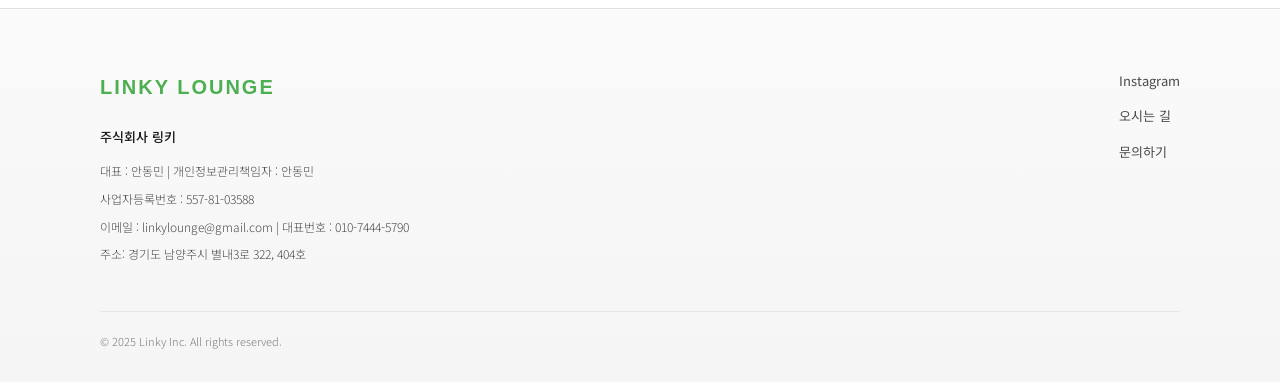
==== commit 07e26226: "사업자 등록 번호 수정" ====
--- a/apply.html
+++ b/apply.html
@@ -187,7 +187,7 @@
                     <div class="footer-info">
                         <p>주식회사 링키</p>
                         <p>대표 : 안동민 | 개인정보관리책임자 : 안동민</p>
-                        <p>사업자등록번호 : 402-87-03145</p>
+                        <p>사업자등록번호 : 557-81-03588</p>
                         <p>이메일 : linkylounge@gmail.com | 대표번호 : 010-7444-5790</p>
                         <p>주소: 경기도 남양주시 별내3로 322, 404호</p>
                     </div>
